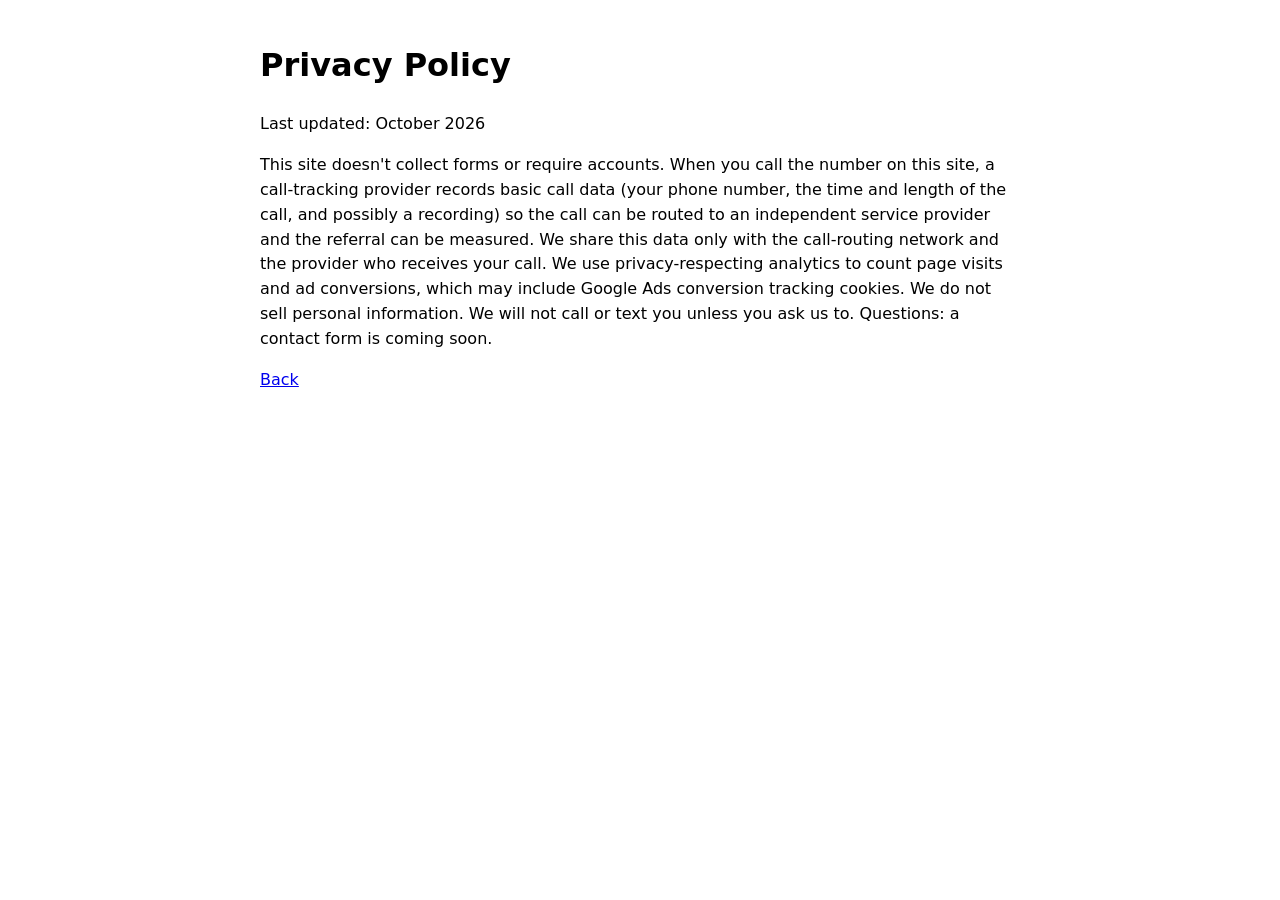
==== privacy.html @ f05cf660 "Add STL Water Help Line static site and Pages workflow" ====
<!doctype html><html lang="en"><head><meta charset="utf-8"><meta name="viewport" content="width=device-width,initial-scale=1"><title>Privacy Policy | STL Water Help Line</title>
<style>body{font-family:system-ui,sans-serif;max-width:760px;margin:0 auto;padding:20px;line-height:1.55}</style></head><body>
<h1>Privacy Policy</h1><p>Last updated: October 2026</p>
<p>This site doesn't collect forms or require accounts. When you call the number on this site, a call-tracking provider records basic call data (your phone number, the time and length of the call, and possibly a recording) so the call can be routed to an independent service provider and the referral can be measured. We share this data only with the call-routing network and the provider who receives your call. We use privacy-respecting analytics to count page visits and ad conversions, which may include Google Ads conversion tracking cookies. We do not sell personal information. We will not call or text you unless you ask us to. Questions: a contact form is coming soon.</p>
<p><a href="index.html">Back</a></p></body></html>
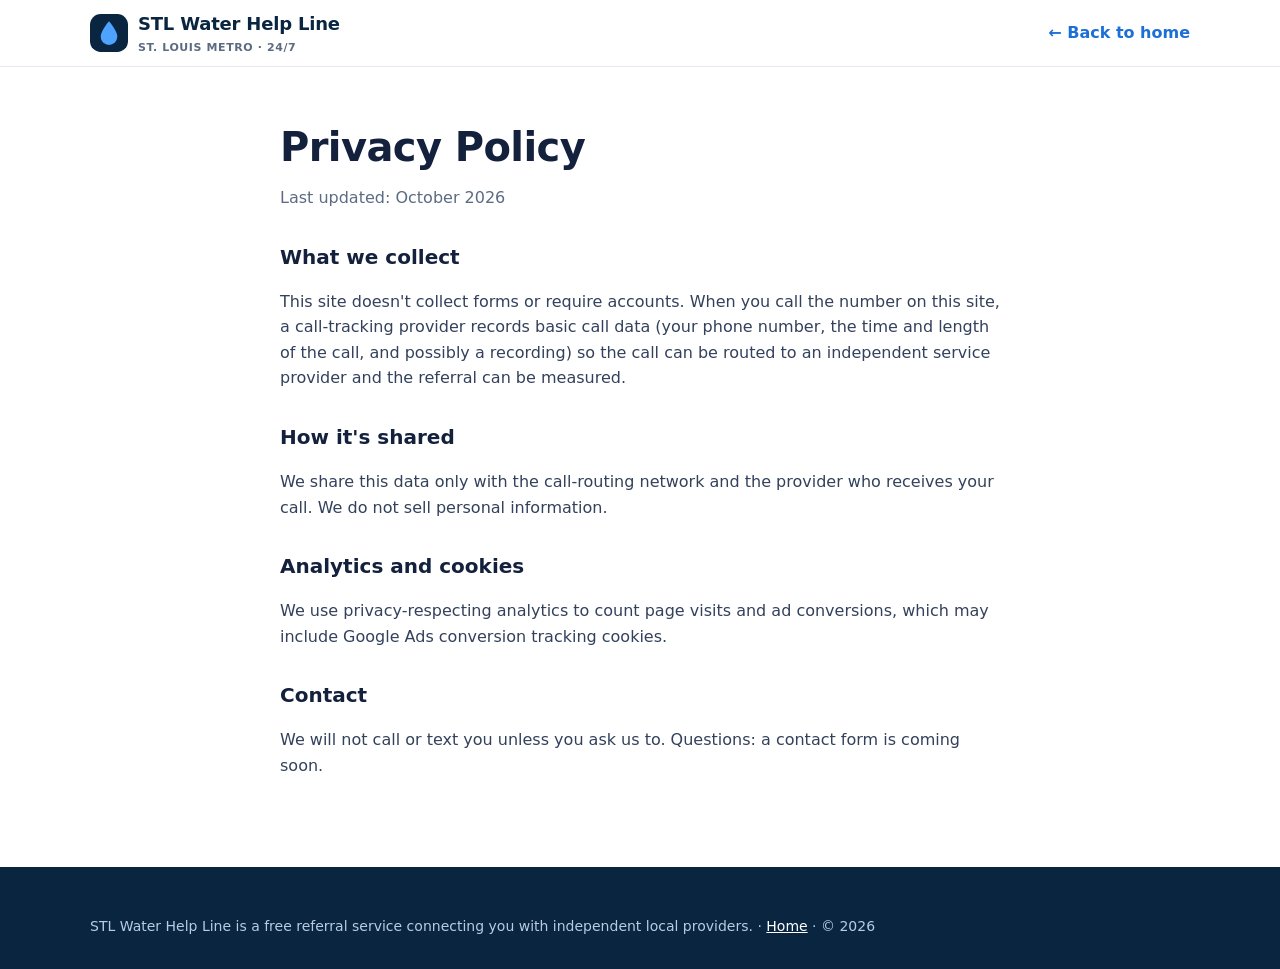
==== commit eb467bfc: "Redesign: professional mobile-first layout, sticky call bar, services, areas, FAQ, schema" ====
--- a/privacy.html
+++ b/privacy.html
@@ -1,5 +1,24 @@
-<!doctype html><html lang="en"><head><meta charset="utf-8"><meta name="viewport" content="width=device-width,initial-scale=1"><title>Privacy Policy | STL Water Help Line</title>
-<style>body{font-family:system-ui,sans-serif;max-width:760px;margin:0 auto;padding:20px;line-height:1.55}</style></head><body>
-<h1>Privacy Policy</h1><p>Last updated: October 2026</p>
-<p>This site doesn't collect forms or require accounts. When you call the number on this site, a call-tracking provider records basic call data (your phone number, the time and length of the call, and possibly a recording) so the call can be routed to an independent service provider and the referral can be measured. We share this data only with the call-routing network and the provider who receives your call. We use privacy-respecting analytics to count page visits and ad conversions, which may include Google Ads conversion tracking cookies. We do not sell personal information. We will not call or text you unless you ask us to. Questions: a contact form is coming soon.</p>
-<p><a href="index.html">Back</a></p></body></html>
+<!doctype html>
+<html lang="en"><head><meta charset="utf-8"><meta name="viewport" content="width=device-width,initial-scale=1">
+<title>Privacy Policy | STL Water Help Line</title>
+<meta name="description" content="Privacy policy for STL Water Help Line, a free St. Louis water damage referral service.">
+<meta name="theme-color" content="#0a2540"><link rel="canonical" href="https://kschilly97.github.io/stl-water-helpline/privacy.html">
+<link rel="stylesheet" href="styles.css"></head>
+<body style="padding-bottom:0">
+<header class="nav"><div class="wrap">
+  <a class="logo" href="index.html"><svg width="38" height="38" viewBox="0 0 32 32" aria-hidden="true"><rect width="32" height="32" rx="9" fill="#0a2540"/><path d="M16 6s-7 8-7 13a7 7 0 0 0 14 0c0-5-7-13-7-13z" fill="#4da3ff"/></svg><span>STL Water Help Line<small>St. Louis Metro &middot; 24/7</small></span></a>
+  <a href="index.html" style="font-weight:700;text-decoration:none">&larr; Back to home</a>
+</div></header>
+<main class="legal">
+<h1>Privacy Policy</h1><p class="meta">Last updated: October 2026</p>
+<h2>What we collect</h2>
+<p>This site doesn't collect forms or require accounts. When you call the number on this site, a call-tracking provider records basic call data (your phone number, the time and length of the call, and possibly a recording) so the call can be routed to an independent service provider and the referral can be measured.</p>
+<h2>How it's shared</h2>
+<p>We share this data only with the call-routing network and the provider who receives your call. We do not sell personal information.</p>
+<h2>Analytics and cookies</h2>
+<p>We use privacy-respecting analytics to count page visits and ad conversions, which may include Google Ads conversion tracking cookies.</p>
+<h2>Contact</h2>
+<p>We will not call or text you unless you ask us to. Questions: a contact form is coming soon.</p>
+</main>
+<footer><div class="wrap"><p style="margin:0">STL Water Help Line is a free referral service connecting you with independent local providers. &middot; <a href="index.html">Home</a> &middot; &copy; 2026</p></div></footer>
+</body></html>
--- a/styles.css
+++ b/styles.css
@@ -0,0 +1,81 @@
+:root{--navy:#0a2540;--navy2:#0f3460;--blue:#1d6fd8;--sky:#e8f1fc;--orange:#f05a1a;--orange2:#d94a0e;--ink:#14213d;--muted:#5b6b82;--line:#e3e9f2;--bg:#f7f9fc;--r:14px}
+*{box-sizing:border-box}html{scroll-behavior:smooth}
+body{margin:0;font-family:"Inter",system-ui,-apple-system,"Segoe UI",Roboto,Helvetica,Arial,sans-serif;color:var(--ink);background:#fff;line-height:1.6;-webkit-font-smoothing:antialiased;padding-bottom:76px}
+@media(min-width:900px){body{padding-bottom:0}}
+a{color:var(--blue)}img,svg{display:block}
+.wrap{max-width:1140px;margin:0 auto;padding:0 20px}
+.skip{position:absolute;left:-999px}.skip:focus{left:12px;top:12px;z-index:99;background:#fff;padding:8px 12px;border-radius:8px}
+.topbar{background:var(--navy);color:#cfe0f5;font-size:13px;padding:7px 0;text-align:center}
+.topbar strong{color:#fff}
+.nav{position:sticky;top:0;z-index:40;background:rgba(255,255,255,.96);backdrop-filter:blur(8px);border-bottom:1px solid var(--line)}
+.nav .wrap{display:flex;align-items:center;justify-content:space-between;height:66px;gap:16px}
+.logo{display:flex;align-items:center;gap:10px;text-decoration:none;color:var(--navy);font-weight:800;font-size:18px;letter-spacing:-.2px}
+.logo small{display:block;font-weight:600;font-size:11px;color:var(--muted);letter-spacing:.6px;text-transform:uppercase}
+.nav ul{display:none;list-style:none;margin:0;padding:0;gap:26px}
+.nav ul a{color:var(--ink);text-decoration:none;font-weight:600;font-size:15px}.nav ul a:hover{color:var(--blue)}
+@media(min-width:900px){.nav ul{display:flex}}
+.btn{display:inline-flex;align-items:center;justify-content:center;gap:10px;background:var(--orange);color:#fff;font-weight:800;text-decoration:none;border-radius:12px;padding:14px 22px;font-size:17px;border:0;box-shadow:0 8px 20px -8px rgba(240,90,26,.7);transition:background .15s,transform .15s}
+.btn:hover{background:var(--orange2);transform:translateY(-1px)}
+.btn[aria-disabled=true]{cursor:default}
+.btn-sm{padding:10px 16px;font-size:15px}.nav .btn{display:none}@media(min-width:600px){.nav .btn{display:inline-flex}}
+.btn-lg{padding:18px 28px;font-size:20px;width:100%}@media(min-width:600px){.btn-lg{width:auto}}
+.hero{position:relative;color:#fff;background:radial-gradient(1200px 500px at 85% -10%,rgba(29,111,216,.55),transparent 60%),linear-gradient(160deg,#0a2540 0%,#0f3460 55%,#124a85 100%);overflow:hidden}
+.hero:after{content:"";position:absolute;inset:auto -10% -1px -10%;height:90px;background:url("data:image/svg+xml,%3Csvg xmlns='http://www.w3.org/2000/svg' viewBox='0 0 1440 90' preserveAspectRatio='none'%3E%3Cpath fill='%23ffffff' d='M0 60c120-30 240-30 360 0s240 30 360 0 240-30 360 0 240 30 360 0v30H0z'/%3E%3C/svg%3E") bottom/100% 100% no-repeat}
+.hero .wrap{position:relative;z-index:1;display:grid;gap:36px;padding-top:48px;padding-bottom:110px}
+@media(min-width:900px){.hero .wrap{grid-template-columns:1.25fr .9fr;align-items:center;padding-top:72px;padding-bottom:140px}}
+.pill{display:inline-flex;align-items:center;gap:8px;background:rgba(255,255,255,.12);border:1px solid rgba(255,255,255,.25);padding:6px 12px;border-radius:999px;font-size:13px;font-weight:700;letter-spacing:.3px}
+.dot{width:8px;height:8px;border-radius:50%;background:#3ee07f;box-shadow:0 0 0 4px rgba(62,224,127,.25)}
+.hero h1{font-size:clamp(32px,6vw,54px);line-height:1.08;letter-spacing:-1px;margin:18px 0 16px;font-weight:850}
+.hero h1 em{font-style:normal;color:#ffb38a}
+.hero p.lead{font-size:clamp(17px,2.2vw,20px);color:#d6e4f5;max-width:560px;margin:0 0 26px}
+.hero .note{font-size:14px;color:#b8cbe3;margin-top:12px}
+.checks{list-style:none;padding:0;margin:24px 0 0;display:flex;flex-wrap:wrap;gap:10px 22px;font-weight:600;font-size:15px}
+.checks li{display:flex;align-items:center;gap:8px}
+.panel{background:#fff;color:var(--ink);border-radius:20px;padding:26px;box-shadow:0 30px 60px -20px rgba(0,0,0,.45)}
+.panel h2{font-size:20px;margin:0 0 4px}.panel p{color:var(--muted);margin:0 0 16px;font-size:15px}
+.panel ol{margin:0;padding:0;list-style:none;counter-reset:s}
+.panel li{counter-increment:s;position:relative;padding:10px 0 10px 40px;border-top:1px solid var(--line);font-size:15px}
+.panel li:before{content:counter(s);position:absolute;left:0;top:10px;width:26px;height:26px;border-radius:50%;background:var(--sky);color:var(--blue);font-weight:800;font-size:13px;display:grid;place-items:center}
+.badges{display:grid;grid-template-columns:repeat(2,1fr);gap:14px;margin-top:-56px;position:relative;z-index:2}
+@media(min-width:900px){.badges{grid-template-columns:repeat(4,1fr)}}
+.badge{background:#fff;border:1px solid var(--line);border-radius:var(--r);padding:16px;display:flex;gap:12px;align-items:center;box-shadow:0 10px 30px -18px rgba(10,37,64,.4);font-size:14px;color:var(--muted)}
+.badge strong{display:block;color:var(--ink);font-size:15px}
+.ico{flex:none;width:44px;height:44px;border-radius:12px;background:var(--sky);color:var(--blue);display:grid;place-items:center}
+section{padding:72px 0}.alt{background:var(--bg)}
+.eyebrow{color:var(--orange);font-weight:800;font-size:13px;letter-spacing:1.4px;text-transform:uppercase;margin:0 0 8px}
+h2.title{font-size:clamp(26px,4vw,38px);line-height:1.15;letter-spacing:-.6px;margin:0 0 12px}
+.intro{color:var(--muted);max-width:640px;margin:0 0 36px;font-size:17px}
+.grid{display:grid;gap:18px}
+@media(min-width:700px){.g2{grid-template-columns:repeat(2,1fr)}.g3{grid-template-columns:repeat(3,1fr)}}
+@media(min-width:1000px){.g4{grid-template-columns:repeat(4,1fr)}}
+@media(min-width:700px) and (max-width:999px){.g4{grid-template-columns:repeat(2,1fr)}}
+.card{background:#fff;border:1px solid var(--line);border-radius:var(--r);padding:24px;transition:box-shadow .2s,transform .2s}
+.card:hover{box-shadow:0 18px 40px -24px rgba(10,37,64,.45);transform:translateY(-2px)}
+.card h3{margin:16px 0 6px;font-size:18px}.card p{margin:0;color:var(--muted);font-size:15px}
+.step{position:relative}.step .n{position:absolute;top:18px;right:20px;font-size:44px;font-weight:900;color:#eef3fa;line-height:1}
+.safety{background:linear-gradient(135deg,#fff7ed,#fff);border:1px solid #fbd7bd;border-radius:20px;padding:28px}
+.safety ol{margin:0;padding-left:20px}.safety li{margin:8px 0}
+.areas{columns:2;gap:24px;list-style:none;padding:0;margin:0}
+@media(min-width:700px){.areas{columns:4}}
+.areas li{break-inside:avoid;padding:7px 0 7px 22px;position:relative;font-weight:600}
+.areas li:before{content:"";position:absolute;left:2px;top:15px;width:9px;height:9px;border-radius:50%;background:var(--blue)}
+.county{font-size:13px;font-weight:800;letter-spacing:1px;text-transform:uppercase;color:var(--muted);margin:22px 0 6px}
+details{background:#fff;border:1px solid var(--line);border-radius:12px;padding:0 20px;margin:0 0 12px}
+summary{cursor:pointer;font-weight:700;padding:18px 28px 18px 0;list-style:none;position:relative;font-size:16px}
+summary::-webkit-details-marker{display:none}
+summary:after{content:"+";position:absolute;right:0;top:14px;font-size:24px;color:var(--blue);font-weight:400}
+details[open] summary:after{content:"–"}
+details p{margin:0 0 18px;color:var(--muted)}
+.cta{background:linear-gradient(135deg,var(--navy),#124a85);color:#fff;border-radius:24px;padding:44px 28px;text-align:center}
+.cta h2{font-size:clamp(26px,4vw,36px);margin:0 0 10px}.cta p{color:#c9dbf0;margin:0 0 24px}
+footer{background:var(--navy);color:#b8cbe3;font-size:14px;padding:48px 0 32px}
+footer .logo{color:#fff}footer a{color:#fff}
+.disclosure{border:1px solid rgba(255,255,255,.18);border-radius:14px;padding:18px;margin:22px 0;background:rgba(255,255,255,.04)}
+.disclosure strong{color:#fff}
+.mbar{position:fixed;left:0;right:0;bottom:0;z-index:50;background:#fff;border-top:1px solid var(--line);padding:10px 14px calc(10px + env(safe-area-inset-bottom));box-shadow:0 -10px 30px -12px rgba(10,37,64,.35);display:flex;gap:10px;align-items:center}
+.mbar .btn{flex:1;padding:14px}.mbar .live{font-size:11px;font-weight:800;color:var(--navy);line-height:1.2;text-align:center}
+@media(min-width:900px){.mbar{display:none}}
+.legal{max-width:760px;margin:0 auto;padding:48px 20px 72px}.legal h1{font-size:clamp(28px,5vw,40px);letter-spacing:-.6px;margin:0 0 6px}
+.legal h2{font-size:20px;margin:30px 0 8px}.legal p,.legal li{color:#33415c}.legal .meta{color:var(--muted);margin:0 0 24px}
+:focus-visible{outline:3px solid #ffb38a;outline-offset:2px}
+@media(prefers-reduced-motion:reduce){*{transition:none!important;scroll-behavior:auto!important}}
